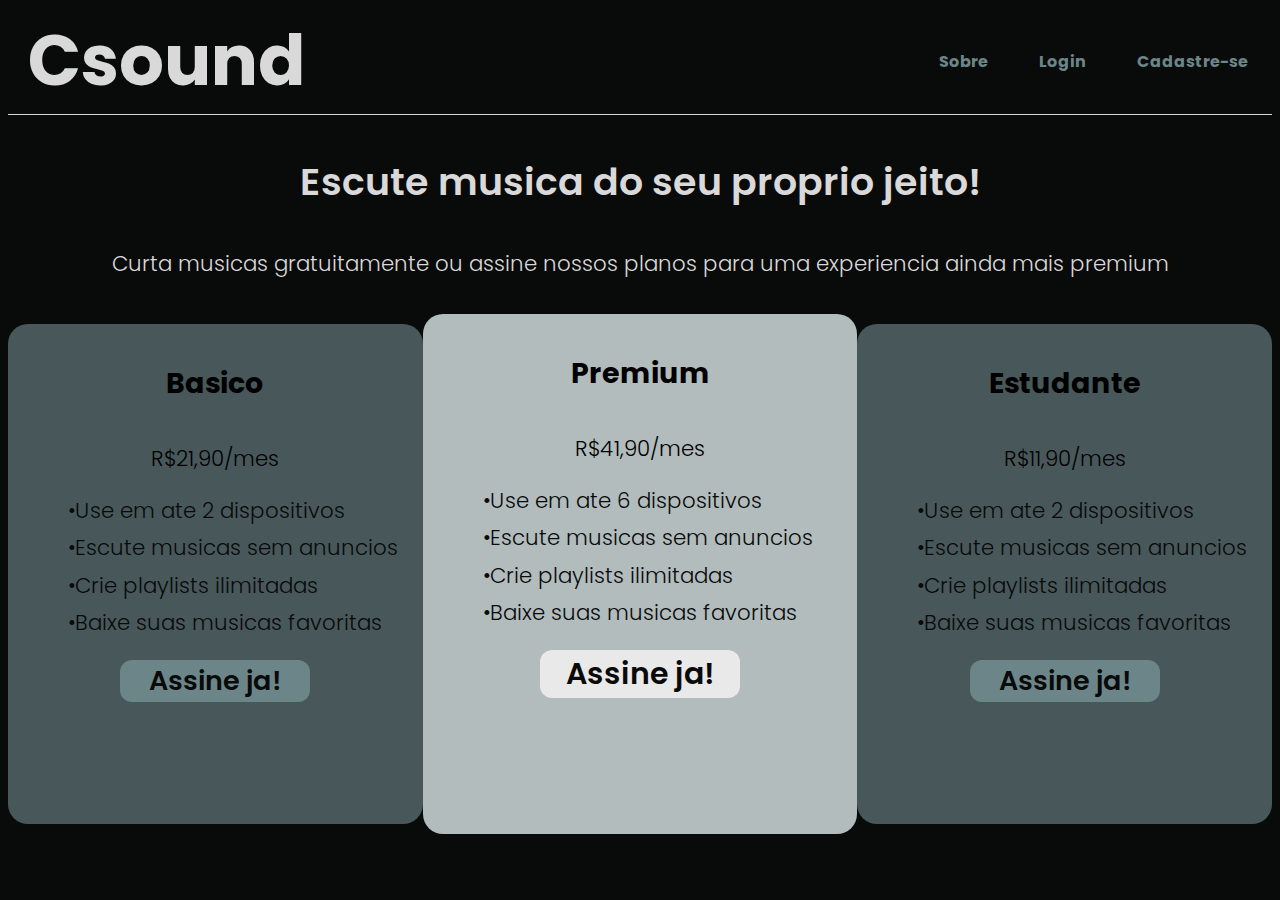
==== index.html @ 6939d759 "Add files via upload" ====
<!DOCTYPE html>
<html lang="en">
<head>
    <meta charset="UTF-8">
    <meta name="viewport" content="width=device-width, initial-scale=1.0">
    <link rel="stylesheet" href="style.css">
    <title>Document</title>
</head>
<body>
    <nav>
        <div class="navtitle">Csound</div>
        <div class="navitems">
            <a href="/">Sobre</a>
            <a href="/">Login</a>
            <a href="/">Cadastre-se</a>
        </div>





    </nav>
    
    <div class="subtitulo">
        <h3>Escute musica do seu proprio jeito!</h3>
        <h5>Curta musicas gratuitamente ou assine nossos planos para uma experiencia ainda mais premium</h5>
    </div>
    
    <div class="coluna">
        <div class="col-1">
            <div class="coltitle">
                <h4>Basico</h4>
                <h5>R$21,90/mes</h5>
            </div>
            <div class="coltext">
                <h5>•Use em ate 2 dispositivos</h5>
                <h5>•Escute musicas sem anuncios</h5>
                <h5>•Crie playlists ilimitadas</h5>
                <h5>•Baixe suas musicas favoritas</h5>
            </div>
            <button class="button1">Assine ja!</button>
        </div>

        <div class="col-2">
            <div class="coltitle">
                <h4>Premium</h4>
                <h5>R$41,90/mes</h5>
            </div>
            <div class="coltext">
                <h5>•Use em ate 6 dispositivos</h5>
                <h5>•Escute musicas sem anuncios</h5>
                <h5>•Crie playlists ilimitadas</h5>
                <h5>•Baixe suas musicas favoritas</h5>
            </div>
            <button class="button2">Assine ja!</button>
        </div>
            
        <div class="col-3">
            <div class="coltitle">
                <h4>Estudante</h4>
                <h5>R$11,90/mes</h5>
            </div>
            <div class="coltext">
                <h5>•Use em ate 2 dispositivos</h5>
                <h5>•Escute musicas sem anuncios</h5>
                <h5>•Crie playlists ilimitadas</h5>
                <h5>•Baixe suas musicas favoritas</h5>
            </div>
            <button class="button1">Assine ja!</button>
        </div>


    </div>


</body>
</html>
---- style.css ----
@import url('https://fonts.googleapis.com/css?family=Poppins:700|Poppins:400');

body {
  font-family: 'Poppins';
  font-weight: 400;
  background: #090A0A;
  /*background-image: url("image-menor.png");*/
  /*background-repeat: no-repeat;*/
}

h1, h2, h3, h4, h5, nav, a {
  font-family: 'Poppins';
  font-weight: 700;
}

/*LEMBRAR 1 rem = 16px*/

html {font-size: 100%;} /* 16px */

h1 {font-size: 4.210rem;  /* 67.36px */ color: #D9D9D9
  ;}

h2 {font-size: 3.158rem; /* 50.56px */}

h3 {font-size: 2.369rem; /* 37.92px */ color: #D9D9D9; font-weight: 600;}

h4 {font-size: 1.777rem; /* 28.48px */ }

h5 {font-size: 1.333rem; /* 21.28px */ font-weight: 300;}

small {font-size: 0.750rem; /* 12px */}

nav {color: #D9D9D9; border-bottom: 1px solid #D9D9D9;
  display: flex;
  align-items: center;
  justify-content: space-between;
  padding: 0rem calc((100vw - 1300px) / 2);
}

nav a{
  text-decoration: none;
  color: #6c8588;
  padding: 0 1.5rem;
}
nav a:hover{color: #D9D9D9;}


p {font-size: 1.333rem; color:white;}

.navitems:hover{color: #D9D9D9;}
.navtitle{font-size: 70px; color: #D9D9D9; padding: 0 20px;}

.coltitle{text-align: center; color: black;}
.coltext{text-align: left; color: #090A0A; line-height: 2px; padding-left: 60px;}

.subtitulo{
    text-align: center;
    color: #D9D9D9;
    
}
.coluna{
    display: flex;
    justify-content: space-around;
}

.col-1{height: 500px; width: 430px; background-color: rgb(72, 88, 90);
  align-self: center; 
  border-radius: 20px;
}
.col-2{height: 520px; width: 450px; background: #B2BCBD;
    align-self: center;
    border-radius: 20px;
}
.col-3 {height: 500px; width: 430px; background: #48585A;
  align-self: center; 
  border-radius: 20px;
}


.button1{
  font-family: 'Poppins';
  font-size: 27px;
  font-weight: 600;
  border: none;
  color: #090A0A;
  background: #6c8588;
  width: 190px;
  display: block;
  margin: auto;
  border-radius: 12px;
  cursor: pointer;
}
.button1:hover{
  background: #88a8ac; ;
}


.button2{
  font-family: 'Poppins';
  font-weight: 600;
  border: none;
  font-size: 30px;
  color: #090A0A;
  background: #E9E9E9;
  width: 200px;
  display: block;
  margin: auto;
  border-radius: 12px;
  cursor: pointer;
}
.button2:hover{
  background: #090A0A;
  color: #D9D9D9;
}
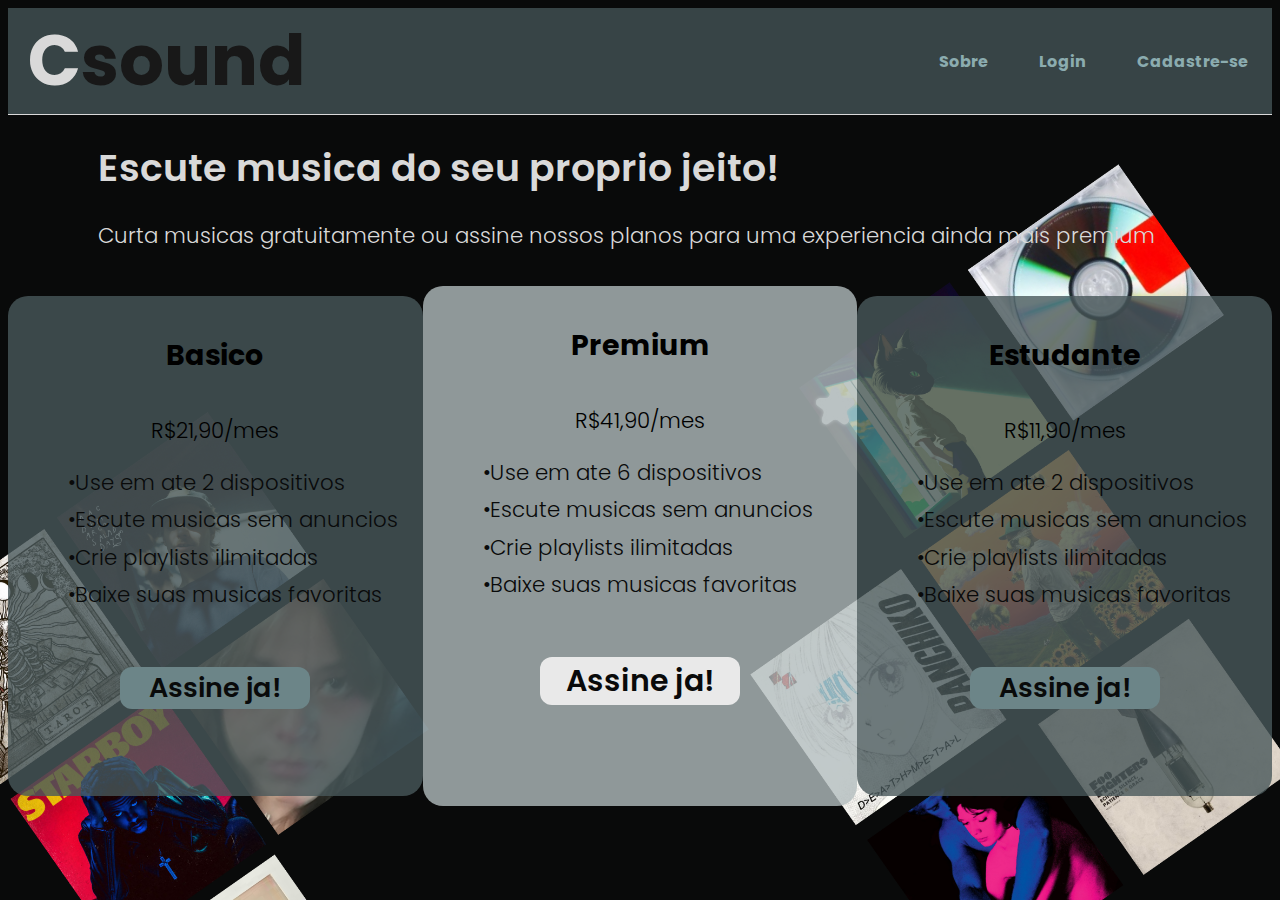
==== commit f86544ef: "aula-08-03" ====
--- a/index.html
+++ b/index.html
@@ -1,77 +1,72 @@
-<!DOCTYPE html>
-<html lang="en">
-<head>
-    <meta charset="UTF-8">
-    <meta name="viewport" content="width=device-width, initial-scale=1.0">
-    <link rel="stylesheet" href="style.css">
-    <title>Document</title>
-</head>
-<body>
-    <nav>
-        <div class="navtitle">Csound</div>
-        <div class="navitems">
-            <a href="/">Sobre</a>
-            <a href="/">Login</a>
-            <a href="/">Cadastre-se</a>
-        </div>
-
-
-
-
-
-    </nav>
-    
-    <div class="subtitulo">
-        <h3>Escute musica do seu proprio jeito!</h3>
-        <h5>Curta musicas gratuitamente ou assine nossos planos para uma experiencia ainda mais premium</h5>
-    </div>
-    
-    <div class="coluna">
-        <div class="col-1">
-            <div class="coltitle">
-                <h4>Basico</h4>
-                <h5>R$21,90/mes</h5>
-            </div>
-            <div class="coltext">
-                <h5>•Use em ate 2 dispositivos</h5>
-                <h5>•Escute musicas sem anuncios</h5>
-                <h5>•Crie playlists ilimitadas</h5>
-                <h5>•Baixe suas musicas favoritas</h5>
-            </div>
-            <button class="button1">Assine ja!</button>
-        </div>
-
-        <div class="col-2">
-            <div class="coltitle">
-                <h4>Premium</h4>
-                <h5>R$41,90/mes</h5>
-            </div>
-            <div class="coltext">
-                <h5>•Use em ate 6 dispositivos</h5>
-                <h5>•Escute musicas sem anuncios</h5>
-                <h5>•Crie playlists ilimitadas</h5>
-                <h5>•Baixe suas musicas favoritas</h5>
-            </div>
-            <button class="button2">Assine ja!</button>
-        </div>
-            
-        <div class="col-3">
-            <div class="coltitle">
-                <h4>Estudante</h4>
-                <h5>R$11,90/mes</h5>
-            </div>
-            <div class="coltext">
-                <h5>•Use em ate 2 dispositivos</h5>
-                <h5>•Escute musicas sem anuncios</h5>
-                <h5>•Crie playlists ilimitadas</h5>
-                <h5>•Baixe suas musicas favoritas</h5>
-            </div>
-            <button class="button1">Assine ja!</button>
-        </div>
-
-
-    </div>
-
-
-</body>
+<!DOCTYPE html>
+<html lang="en">
+<head>
+    <meta charset="UTF-8">
+    <meta name="viewport" content="width=device-width, initial-scale=1.0">
+    <link rel="stylesheet" href="style.css">
+    <title>Document</title>
+</head>
+<body>
+    <nav>
+        <div class="navtitle"><span class="Clogo">C</span>sound</div>
+        <div class="navitems">
+            <a href="/">Sobre</a>
+            <a href="./login/login.html">Login</a>
+            <a href="/">Cadastre-se</a>
+        </div>
+    </nav>
+    
+    <div class="subtitulo">
+        <h3>Escute musica do seu proprio jeito!</h3>
+        <h5>Curta musicas gratuitamente ou assine nossos planos para uma experiencia ainda mais premium</h5>
+    </div>
+    
+    <main class="coluna">
+        <div class="col-1">
+            <div class="coltitle">
+                <h4>Basico</h4>
+                <h5>R$21,90/mes</h5>
+            </div>
+            <div class="coltext">
+                <h5>•Use em ate 2 dispositivos</h5>
+                <h5>•Escute musicas sem anuncios</h5>
+                <h5>•Crie playlists ilimitadas</h5>
+                <h5>•Baixe suas musicas favoritas</h5>
+            </div>
+            <button class="button1">Assine ja!</button>
+        </div>
+
+        <div class="col-2">
+            <div class="coltitle">
+                <h4>Premium</h4>
+                <h5>R$41,90/mes</h5>
+            </div>
+            <div class="coltext">
+                <h5>•Use em ate 6 dispositivos</h5>
+                <h5>•Escute musicas sem anuncios</h5>
+                <h5>•Crie playlists ilimitadas</h5>
+                <h5>•Baixe suas musicas favoritas</h5>
+            </div>
+            <button class="button2">Assine ja!</button>
+        </div>
+            
+        <div class="col-3">
+            <div class="coltitle">
+                <h4>Estudante</h4>
+                <h5>R$11,90/mes</h5>
+            </div>
+            <div class="coltext">
+                <h5>•Use em ate 2 dispositivos</h5>
+                <h5>•Escute musicas sem anuncios</h5>
+                <h5>•Crie playlists ilimitadas</h5>
+                <h5>•Baixe suas musicas favoritas</h5>
+            </div>
+            <button class="button1">Assine ja!</button>
+        </div>
+
+
+    </main>
+
+
+</body>
 </html>--- a/style.css
+++ b/style.css
@@ -1,122 +1,140 @@
-@import url('https://fonts.googleapis.com/css?family=Poppins:700|Poppins:400');
-
-body {
-  font-family: 'Poppins';
-  font-weight: 400;
-  background: #090A0A;
-  /*background-image: url("image-menor.png");*/
-  /*background-repeat: no-repeat;*/
-}
-
-h1, h2, h3, h4, h5, nav, a {
-  font-family: 'Poppins';
-  font-weight: 700;
-}
-
-/*LEMBRAR 1 rem = 16px*/
-
-html {font-size: 100%;} /* 16px */
-
-h1 {font-size: 4.210rem;  /* 67.36px */ color: #D9D9D9
-  ;}
-
-h2 {font-size: 3.158rem; /* 50.56px */}
-
-h3 {font-size: 2.369rem; /* 37.92px */ color: #D9D9D9; font-weight: 600;}
-
-h4 {font-size: 1.777rem; /* 28.48px */ }
-
-h5 {font-size: 1.333rem; /* 21.28px */ font-weight: 300;}
-
-small {font-size: 0.750rem; /* 12px */}
-
-nav {color: #D9D9D9; border-bottom: 1px solid #D9D9D9;
-  display: flex;
-  align-items: center;
-  justify-content: space-between;
-  padding: 0rem calc((100vw - 1300px) / 2);
-}
-
-nav a{
-  text-decoration: none;
-  color: #6c8588;
-  padding: 0 1.5rem;
-}
-nav a:hover{color: #D9D9D9;}
-
-
-p {font-size: 1.333rem; color:white;}
-
-.navitems:hover{color: #D9D9D9;}
-.navtitle{font-size: 70px; color: #D9D9D9; padding: 0 20px;}
-
-.coltitle{text-align: center; color: black;}
-.coltext{text-align: left; color: #090A0A; line-height: 2px; padding-left: 60px;}
-
-.subtitulo{
-    text-align: center;
-    color: #D9D9D9;
-    
-}
-.coluna{
-    display: flex;
-    justify-content: space-around;
-}
-
-.col-1{height: 500px; width: 430px; background-color: rgb(72, 88, 90);
-  align-self: center; 
-  border-radius: 20px;
-}
-.col-2{height: 520px; width: 450px; background: #B2BCBD;
-    align-self: center;
-    border-radius: 20px;
-}
-.col-3 {height: 500px; width: 430px; background: #48585A;
-  align-self: center; 
-  border-radius: 20px;
-}
-
-
-.button1{
-  font-family: 'Poppins';
-  font-size: 27px;
-  font-weight: 600;
-  border: none;
-  color: #090A0A;
-  background: #6c8588;
-  width: 190px;
-  display: block;
-  margin: auto;
-  border-radius: 12px;
-  cursor: pointer;
-}
-.button1:hover{
-  background: #88a8ac; ;
-}
-
-
-.button2{
-  font-family: 'Poppins';
-  font-weight: 600;
-  border: none;
-  font-size: 30px;
-  color: #090A0A;
-  background: #E9E9E9;
-  width: 200px;
-  display: block;
-  margin: auto;
-  border-radius: 12px;
-  cursor: pointer;
-}
-.button2:hover{
-  background: #090A0A;
-  color: #D9D9D9;
-}
-
-
-
-
-
-
-
-
+@import url('https://fonts.googleapis.com/css?family=Poppins:700|Poppins:400');
+
+body {
+  font-family: 'Poppins';
+  font-weight: 400;
+  background: #090A0A;
+  background-image: url(image.png);
+  background-repeat: no-repeat;
+  background-position: center;
+  background-attachment: fixed;
+  background-size: cover;
+}
+
+h1, h2, h3, h4, h5, nav, a {
+  font-family: 'Poppins';
+  font-weight: 700;
+}
+
+/*LEMBRAR 1 rem = 16px*/
+
+html {font-size: 100%;} /* 16px */
+
+h1 {font-size: 4.210rem;  /* 67.36px */ color: #D9D9D9
+  ;}
+
+h2 {font-size: 3.158rem; /* 50.56px */}
+
+h3 {font-size: 2.369rem; /* 37.92px */ color: #D9D9D9; font-weight: 600;}
+
+h4 {font-size: 1.777rem; /* 28.48px */ }
+
+h5 {font-size: 1.333rem; /* 21.28px */ font-weight: 300;}
+
+small {font-size: 0.750rem; /* 12px */}
+
+nav {color: #D9D9D9; border-bottom: 1px solid #D9D9D9;
+  display: flex;
+  align-items: center;
+  justify-content: space-between;
+  padding: 0rem calc((100vw - 1300px) / 2);
+  background-color: #374446;
+}
+nav a{
+  text-decoration: none;
+  color: #8bacaf;
+  padding: 0 1.5rem;
+}
+nav a:hover{color: #D9D9D9;}
+
+p {font-size: 1.333rem; color:white;}
+
+.Clogo{color: #D9D9D9;}
+.navitems:hover{color: #D9D9D9;}
+.navtitle{font-size: 70px; color: #181818; padding: 0 20px;}
+
+.coltitle{text-align: center; color: black;}
+.coltext{text-align: left; color: #090A0A; line-height: 2px; padding-left: 60px;}
+
+.subtitulo{
+    text-align: left;
+    color: #D9D9D9;
+    padding-left: 90px;
+    line-height: 30px;
+}
+.coluna{
+    display: flex;
+    justify-content: space-around;
+}
+
+.col-1{height: 500px; width: 430px; background-color: rgba(72, 88, 90, 0.8);
+  align-self: center; 
+  border-radius: 20px;
+  transition: all 0.3s;
+}
+.col-1:hover{
+  scale: 1.06;
+}
+.col-2{height: 520px; width: 450px; background: rgba(178, 188, 189, 0.8);
+    align-self: center;
+    border-radius: 20px;
+    transition: all 0.3s;
+}
+.col-2:hover{
+  scale: 1.06;
+}
+.col-3 {height: 500px; width: 430px; background: rgba(72, 88, 90, 0.8);
+  align-self: center; 
+  border-radius: 20px;
+  transition: all 0.3s;
+}
+.col-3:hover{
+  scale: 1.06;
+}
+
+.button1{
+  font-family: 'Poppins';
+  font-size: 27px;
+  font-weight: 600;
+  border: none;
+  color: #090A0A;
+  background: #6c8588;
+  width: 190px;
+  display: block;
+  margin: auto;
+  border-radius: 12px;
+  cursor: pointer;
+  transition: all 0.3s;
+  transform: translateY(+35px);
+}
+.button1:hover{
+  background-color: #88a8ac;
+  transform: translateY(+25px);
+}
+
+.button2{
+  font-family: 'Poppins';
+  font-weight: 600;
+  border: none;
+  font-size: 30px;
+  color: #090A0A;
+  background: #E9E9E9;
+  width: 200px;
+  display: block;
+  margin: auto;
+  border-radius: 12px;
+  cursor: pointer;
+  transition: all 0.3s;
+  transform: translateY(+35px);
+}
+.button2:hover{
+  background: #090A0A;
+  color: #D9D9D9;
+  transform: translateY(+25px);
+}
+
+
+
+
+
+
